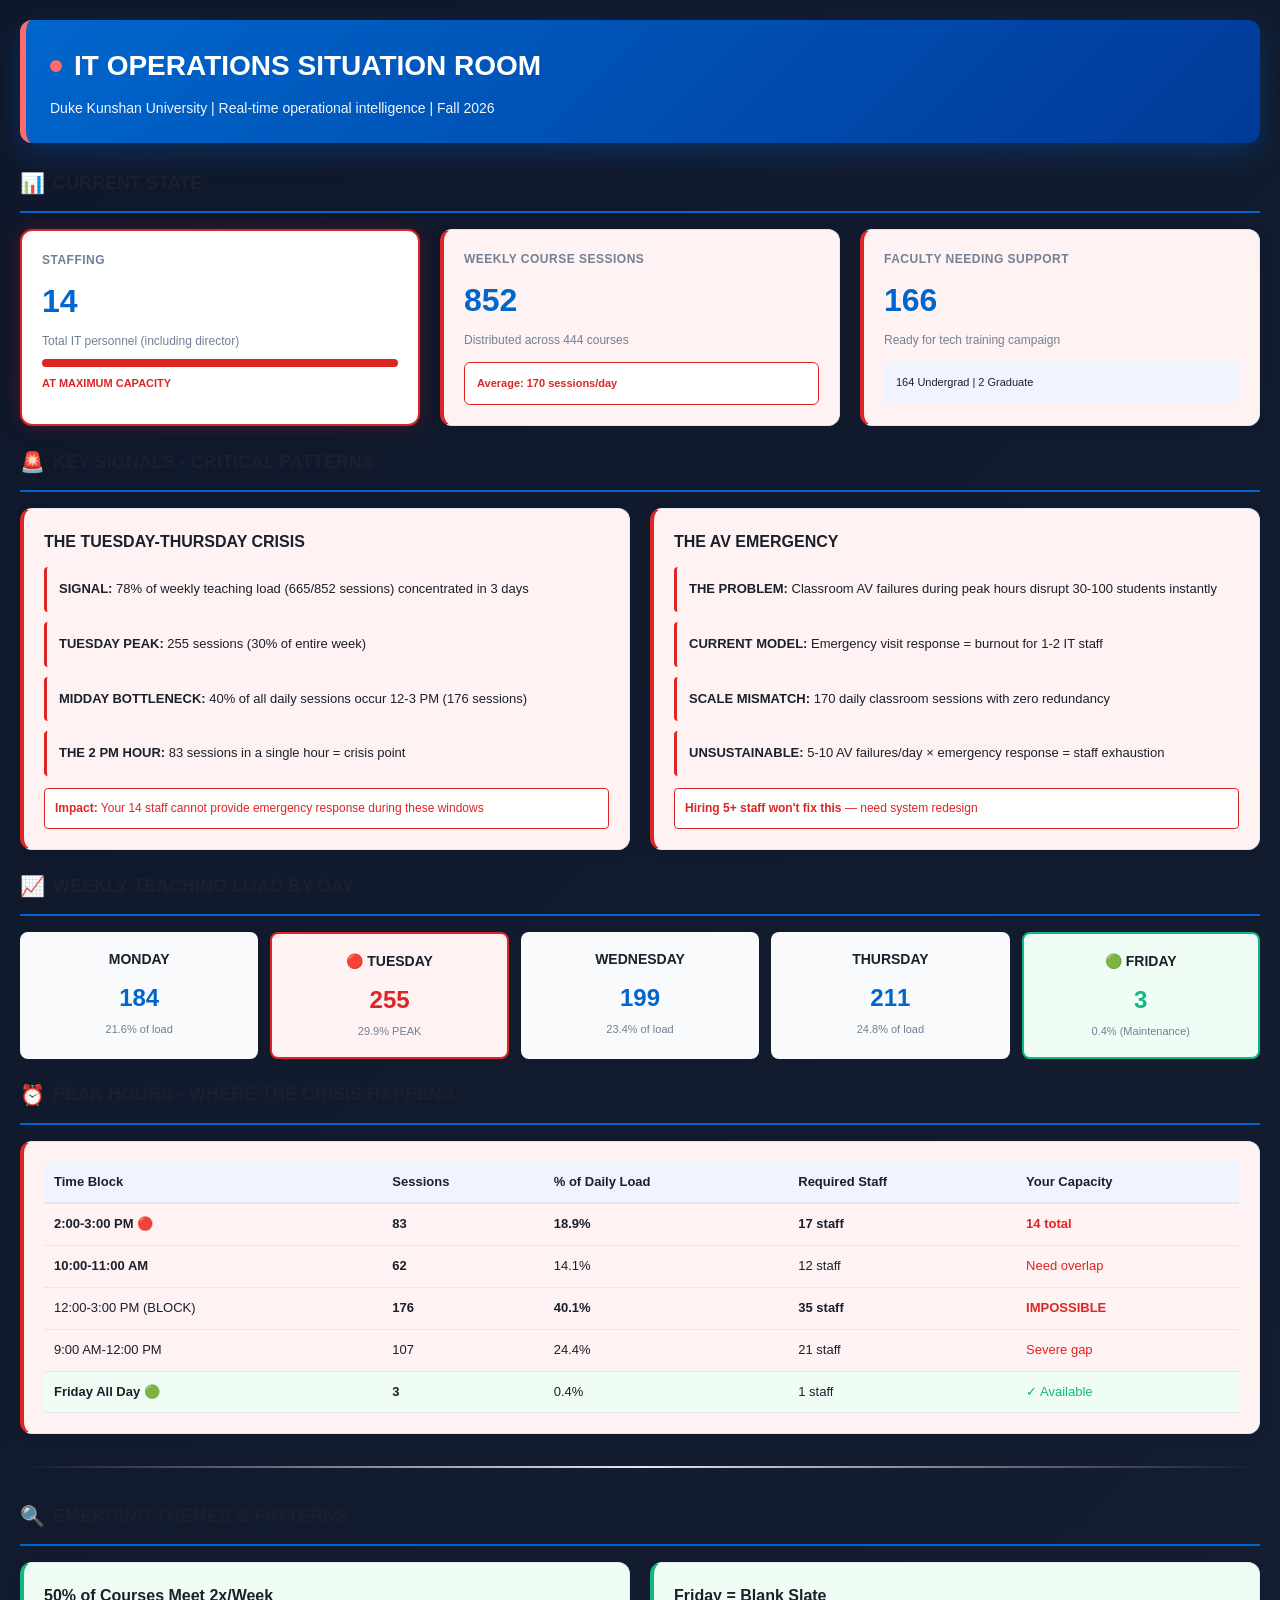
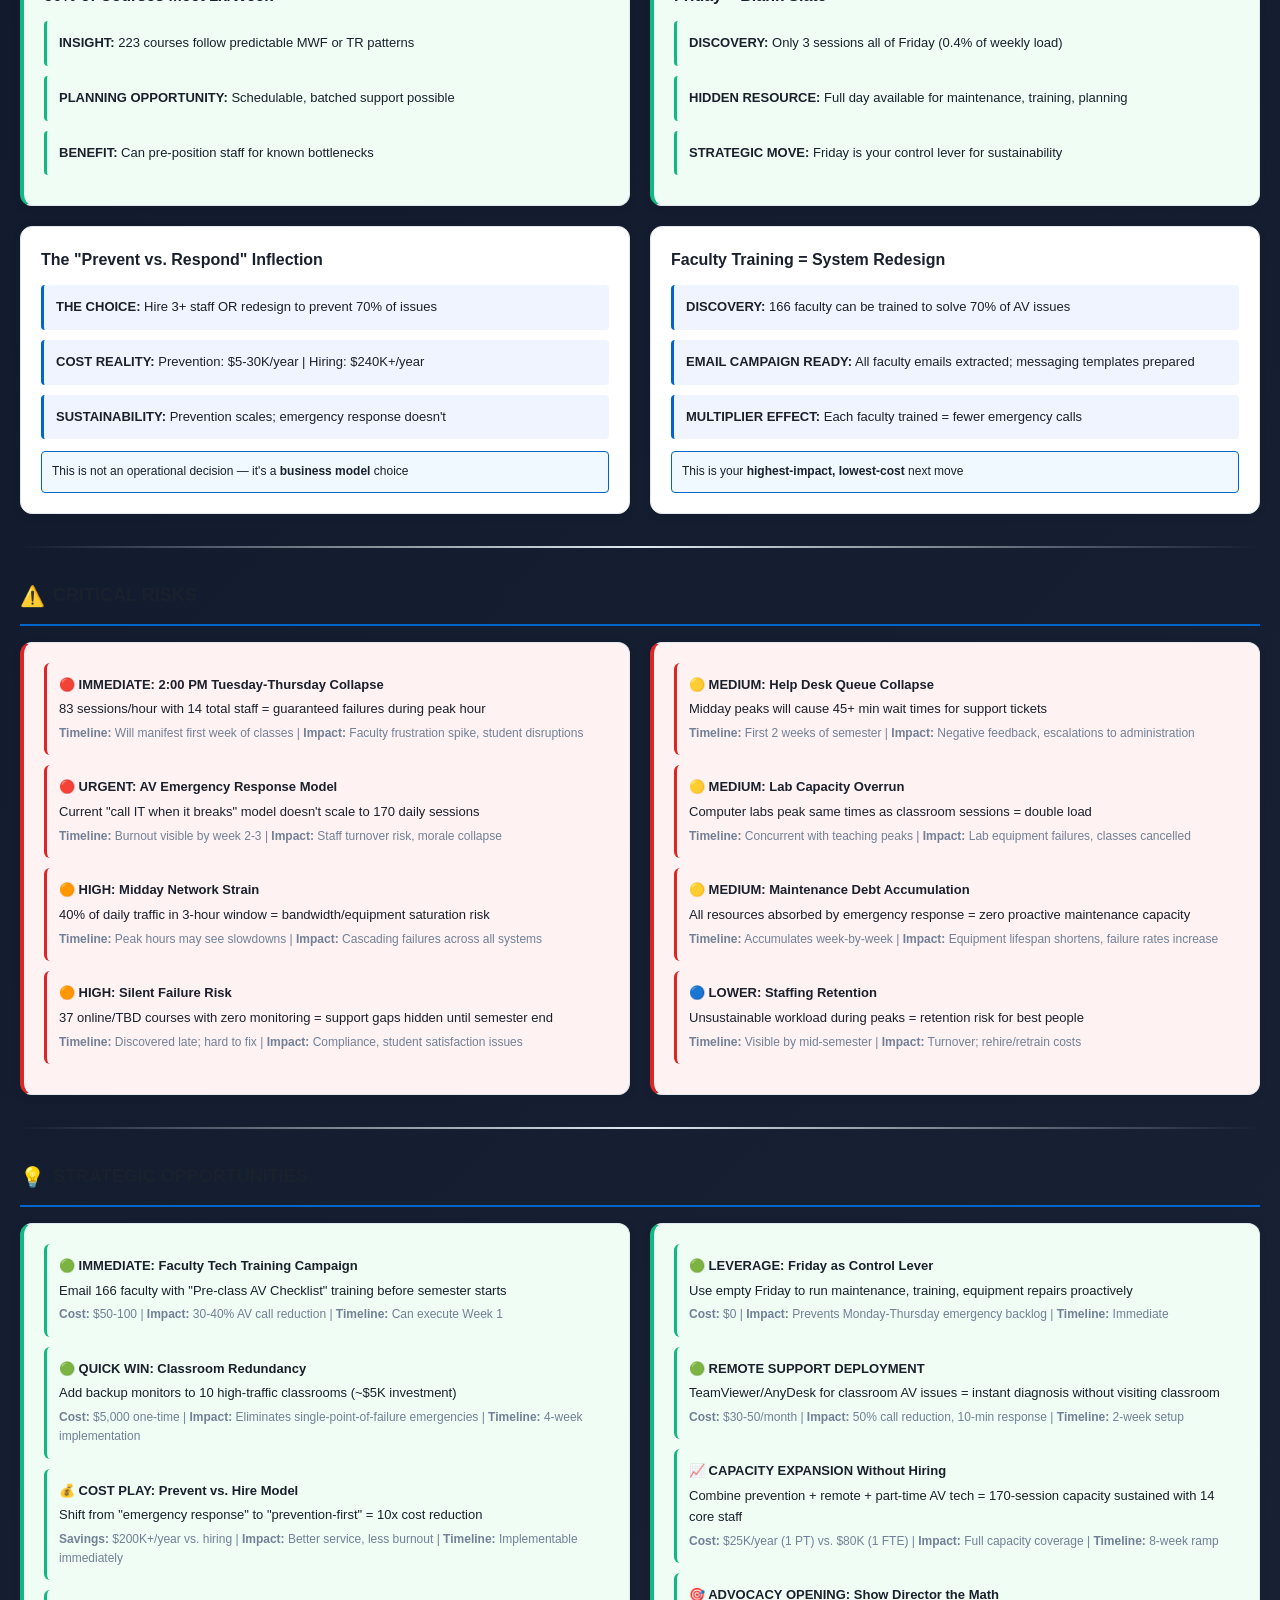
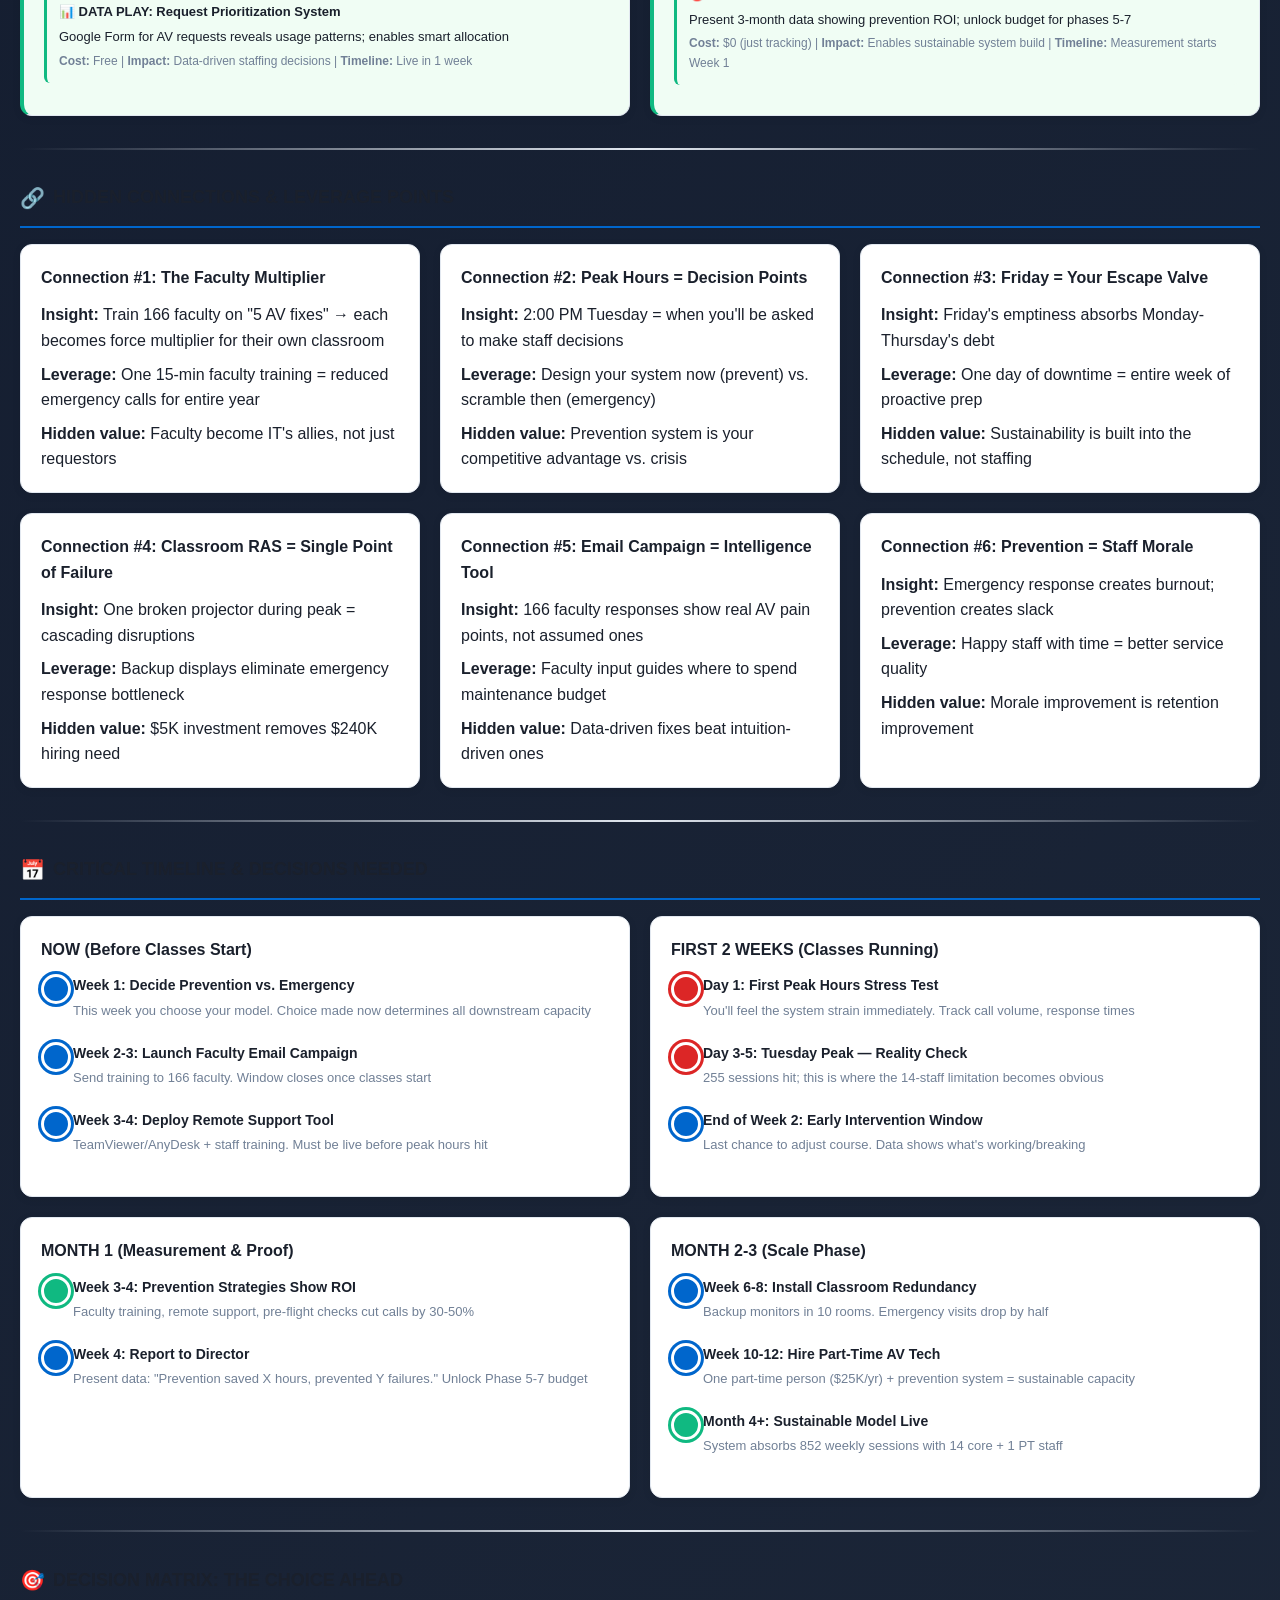
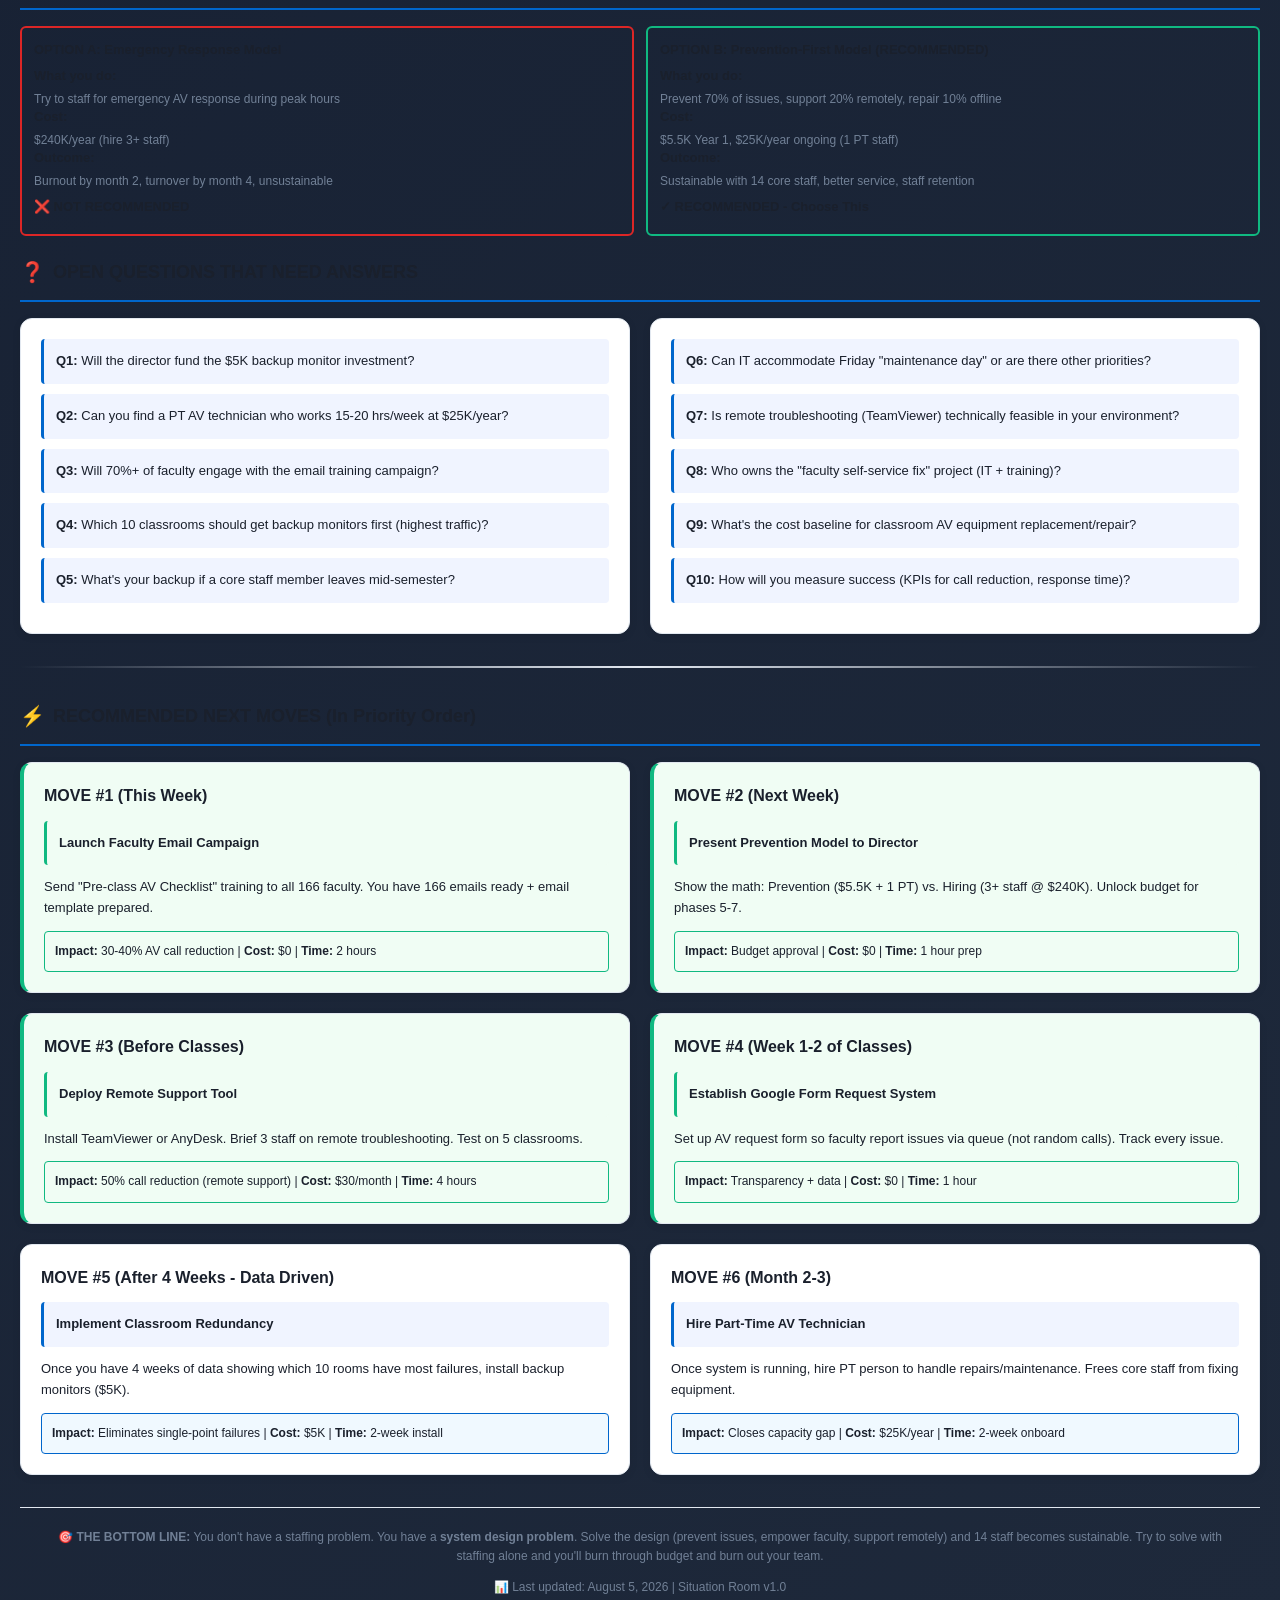
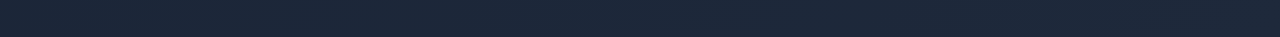
==== SITUATION_ROOM_DASHBOARD.html @ 18b1a08d "Add files via upload" ====
<!DOCTYPE html>
<html lang="en">
<head>
    <meta charset="UTF-8">
    <meta name="viewport" content="width=device-width, initial-scale=1.0">
    <title>IT Operations Situation Room - Duke Kunshan University</title>
    <style>
        * {
            margin: 0;
            padding: 0;
            box-sizing: border-box;
        }

        :root {
            --primary: #0066cc;
            --danger: #dc2626;
            --warning: #f59e0b;
            --success: #10b981;
            --dark: #1a202c;
            --light: #f8fafc;
            --border: #e2e8f0;
            --grid: #f0f4ff;
        }

        body {
            font-family: 'Segoe UI', Trebuchet MS, sans-serif;
            background: linear-gradient(135deg, #0f172a 0%, #1e293b 100%);
            color: #1a202c;
            line-height: 1.6;
            overflow-x: hidden;
        }

        .situation-room {
            max-width: 1800px;
            margin: 0 auto;
            padding: 20px;
        }

        .header {
            background: linear-gradient(135deg, #0066cc 0%, #003a99 100%);
            color: white;
            padding: 24px;
            border-radius: 12px;
            margin-bottom: 24px;
            box-shadow: 0 10px 30px rgba(0, 102, 204, 0.3);
            border-left: 6px solid #ff6b6b;
        }

        .header h1 {
            font-size: 28px;
            margin-bottom: 8px;
            display: flex;
            align-items: center;
            gap: 12px;
        }

        .status-indicator {
            display: inline-block;
            width: 12px;
            height: 12px;
            background: #ff6b6b;
            border-radius: 50%;
            animation: pulse 2s infinite;
        }

        @keyframes pulse {
            0%, 100% { opacity: 1; }
            50% { opacity: 0.5; }
        }

        .header p {
            font-size: 14px;
            opacity: 0.95;
        }

        .grid-2 {
            display: grid;
            grid-template-columns: repeat(auto-fit, minmax(500px, 1fr));
            gap: 20px;
            margin-bottom: 20px;
        }

        .grid-3 {
            display: grid;
            grid-template-columns: repeat(auto-fit, minmax(350px, 1fr));
            gap: 20px;
            margin-bottom: 20px;
        }

        .grid-5 {
            display: grid;
            grid-template-columns: repeat(5, 1fr);
            gap: 12px;
            margin-bottom: 20px;
        }

        .card {
            background: white;
            border-radius: 12px;
            padding: 20px;
            box-shadow: 0 2px 8px rgba(0, 0, 0, 0.08);
            border: 1px solid var(--border);
        }

        .card.alert {
            border-left: 4px solid var(--danger);
            background: #fef2f2;
        }

        .card.warning {
            border-left: 4px solid var(--warning);
            background: #fffbeb;
        }

        .card.success {
            border-left: 4px solid var(--success);
            background: #f0fdf4;
        }

        .card.critical {
            border: 2px solid var(--danger);
            background: white;
            box-shadow: 0 0 20px rgba(220, 38, 38, 0.2);
        }

        .card h2 {
            font-size: 16px;
            margin-bottom: 12px;
            color: var(--dark);
            display: flex;
            align-items: center;
            gap: 8px;
        }

        .metric-label {
            font-size: 12px;
            color: #718096;
            text-transform: uppercase;
            letter-spacing: 0.5px;
            margin-bottom: 6px;
            font-weight: 600;
        }

        .metric-value {
            font-size: 32px;
            font-weight: 700;
            color: var(--primary);
            margin-bottom: 4px;
        }

        .metric-detail {
            font-size: 12px;
            color: #718096;
        }

        .day-card {
            text-align: center;
            padding: 16px 12px;
            border-radius: 8px;
            background: var(--light);
        }

        .day-name {
            font-weight: 600;
            color: var(--dark);
            font-size: 14px;
            margin-bottom: 8px;
        }

        .day-sessions {
            font-size: 24px;
            font-weight: 700;
            color: var(--primary);
            margin-bottom: 4px;
        }

        .day-percent {
            font-size: 11px;
            color: #718096;
        }

        .day-card.peak {
            background: #fef2f2;
            border: 2px solid var(--danger);
        }

        .day-card.peak .day-sessions {
            color: var(--danger);
        }

        .day-card.maintenance {
            background: #f0fdf4;
            border: 2px solid var(--success);
        }

        .day-card.maintenance .day-sessions {
            color: var(--success);
        }

        .signal-item {
            padding: 12px;
            border-left: 3px solid var(--primary);
            background: var(--grid);
            border-radius: 4px;
            margin-bottom: 10px;
            font-size: 13px;
        }

        .signal-item strong {
            color: var(--dark);
        }

        .signal-item.critical {
            border-left-color: var(--danger);
            background: #fef2f2;
        }

        .signal-item.opportunity {
            border-left-color: var(--success);
            background: #f0fdf4;
        }

        .timeline {
            position: relative;
        }

        .timeline-item {
            padding-left: 32px;
            padding-bottom: 20px;
            position: relative;
        }

        .timeline-item::before {
            content: '';
            position: absolute;
            left: 0;
            top: 0;
            width: 24px;
            height: 24px;
            background: var(--primary);
            border-radius: 50%;
            border: 3px solid white;
            box-shadow: 0 0 0 3px var(--primary);
        }

        .timeline-item.completed::before {
            background: var(--success);
            box-shadow: 0 0 0 3px var(--success);
        }

        .timeline-item.at-risk::before {
            background: var(--danger);
            box-shadow: 0 0 0 3px var(--danger);
        }

        .timeline-label {
            font-weight: 600;
            font-size: 14px;
            color: var(--dark);
            margin-bottom: 4px;
        }

        .timeline-description {
            font-size: 13px;
            color: #718096;
        }

        .risk-item, .opportunity-item {
            padding: 12px;
            border-radius: 6px;
            margin-bottom: 10px;
            font-size: 13px;
        }

        .risk-item {
            background: #fef2f2;
            border-left: 3px solid var(--danger);
        }

        .opportunity-item {
            background: #f0fdf4;
            border-left: 3px solid var(--success);
        }

        .risk-title, .opportunity-title {
            font-weight: 600;
            margin-bottom: 4px;
        }

        .risk-impact, .opportunity-impact {
            font-size: 12px;
            color: #718096;
            margin-top: 4px;
        }

        .decision-matrix {
            display: grid;
            grid-template-columns: 1fr 1fr;
            gap: 12px;
            margin-bottom: 20px;
        }

        .decision-box {
            padding: 12px;
            border-radius: 6px;
            border: 1px solid var(--border);
        }

        .decision-box strong {
            display: block;
            font-size: 13px;
            color: var(--dark);
            margin-bottom: 6px;
        }

        .decision-box p {
            font-size: 12px;
            color: #718096;
            line-height: 1.4;
        }

        .capacity-bar {
            width: 100%;
            height: 8px;
            background: var(--border);
            border-radius: 4px;
            overflow: hidden;
            margin-top: 8px;
        }

        .capacity-fill {
            height: 100%;
            background: var(--danger);
            transition: width 0.3s;
        }

        .capacity-fill.warning {
            background: var(--warning);
        }

        .capacity-fill.good {
            background: var(--success);
        }

        .section-divider {
            height: 2px;
            background: linear-gradient(to right, transparent, var(--border), transparent);
            margin: 32px 0;
        }

        .section-title {
            font-size: 18px;
            font-weight: 700;
            color: var(--dark);
            margin-bottom: 16px;
            padding-bottom: 12px;
            border-bottom: 2px solid var(--primary);
            display: flex;
            align-items: center;
            gap: 8px;
        }

        .icon {
            font-size: 20px;
        }

        .badge {
            display: inline-block;
            padding: 4px 8px;
            border-radius: 4px;
            font-size: 11px;
            font-weight: 600;
            text-transform: uppercase;
            margin-left: 8px;
        }

        .badge.critical {
            background: #fee2e2;
            color: #991b1b;
        }

        .badge.immediate {
            background: #fef3c7;
            color: #92400e;
        }

        .badge.next {
            background: #e0e7ff;
            color: #3730a3;
        }

        .metric-grid {
            display: grid;
            grid-template-columns: 1fr 1fr;
            gap: 12px;
            margin-bottom: 16px;
        }

        .metric-small {
            padding: 12px;
            background: var(--grid);
            border-radius: 6px;
        }

        .metric-small .metric-label {
            font-size: 11px;
        }

        .metric-small .metric-value {
            font-size: 24px;
        }

        .footer {
            text-align: center;
            padding: 20px;
            color: #718096;
            font-size: 12px;
            border-top: 1px solid var(--border);
            margin-top: 32px;
        }

        .icon-alert { color: var(--danger); }
        .icon-warning { color: var(--warning); }
        .icon-success { color: var(--success); }
        .icon-info { color: var(--primary); }

        table {
            width: 100%;
            border-collapse: collapse;
            font-size: 13px;
        }

        th {
            background: var(--grid);
            padding: 10px;
            text-align: left;
            font-weight: 600;
            color: var(--dark);
            border-bottom: 2px solid var(--border);
        }

        td {
            padding: 10px;
            border-bottom: 1px solid var(--border);
        }

        tr:hover {
            background: var(--light);
        }
    </style>
</head>
<body>
    <div class="situation-room">
        <!-- HEADER -->
        <div class="header">
            <h1>
                <span class="status-indicator"></span>
                IT OPERATIONS SITUATION ROOM
            </h1>
            <p>Duke Kunshan University | Real-time operational intelligence | Fall 2026</p>
        </div>

        <!-- CURRENT STATE -->
        <div class="section-title">
            <span class="icon icon-info">📊</span> CURRENT STATE
        </div>

        <div class="grid-3">
            <div class="card critical">
                <div class="metric-label">Staffing</div>
                <div class="metric-value">14</div>
                <div class="metric-detail">Total IT personnel (including director)</div>
                <div class="capacity-bar">
                    <div class="capacity-fill" style="width: 100%;"></div>
                </div>
                <div style="font-size: 11px; color: var(--danger); margin-top: 8px; font-weight: 600;">AT MAXIMUM CAPACITY</div>
            </div>

            <div class="card alert">
                <div class="metric-label">Weekly Course Sessions</div>
                <div class="metric-value">852</div>
                <div class="metric-detail">Distributed across 444 courses</div>
                <div class="metric-small" style="margin-top: 12px; background: white; border: 1px solid var(--danger);">
                    <div style="font-size: 11px; color: var(--danger); font-weight: 600;">Average: 170 sessions/day</div>
                </div>
            </div>

            <div class="card alert">
                <div class="metric-label">Faculty Needing Support</div>
                <div class="metric-value">166</div>
                <div class="metric-detail">Ready for tech training campaign</div>
                <div class="metric-small" style="margin-top: 12px;">
                    <div style="font-size: 11px;">164 Undergrad | 2 Graduate</div>
                </div>
            </div>
        </div>

        <!-- KEY SIGNALS -->
        <div class="section-title">
            <span class="icon icon-alert">🚨</span> KEY SIGNALS - CRITICAL PATTERNS
        </div>

        <div class="grid-2">
            <div class="card alert">
                <h2>THE TUESDAY-THURSDAY CRISIS</h2>
                <div class="signal-item critical">
                    <strong>SIGNAL:</strong> 78% of weekly teaching load (665/852 sessions) concentrated in 3 days
                </div>
                <div class="signal-item critical">
                    <strong>TUESDAY PEAK:</strong> 255 sessions (30% of entire week)
                </div>
                <div class="signal-item critical">
                    <strong>MIDDAY BOTTLENECK:</strong> 40% of all daily sessions occur 12-3 PM (176 sessions)
                </div>
                <div class="signal-item critical">
                    <strong>THE 2 PM HOUR:</strong> 83 sessions in a single hour = crisis point
                </div>
                <div style="margin-top: 12px; padding: 10px; background: white; border: 1px solid var(--danger); border-radius: 4px; font-size: 12px; color: var(--danger);">
                    <strong>Impact:</strong> Your 14 staff cannot provide emergency response during these windows
                </div>
            </div>

            <div class="card alert">
                <h2>THE AV EMERGENCY</h2>
                <div class="signal-item critical">
                    <strong>THE PROBLEM:</strong> Classroom AV failures during peak hours disrupt 30-100 students instantly
                </div>
                <div class="signal-item critical">
                    <strong>CURRENT MODEL:</strong> Emergency visit response = burnout for 1-2 IT staff
                </div>
                <div class="signal-item critical">
                    <strong>SCALE MISMATCH:</strong> 170 daily classroom sessions with zero redundancy
                </div>
                <div class="signal-item critical">
                    <strong>UNSUSTAINABLE:</strong> 5-10 AV failures/day × emergency response = staff exhaustion
                </div>
                <div style="margin-top: 12px; padding: 10px; background: white; border: 1px solid var(--danger); border-radius: 4px; font-size: 12px; color: var(--danger);">
                    <strong>Hiring 5+ staff won't fix this</strong> — need system redesign
                </div>
            </div>
        </div>

        <!-- WEEKLY LOAD VISUALIZATION -->
        <div class="section-title">
            <span class="icon icon-warning">📈</span> WEEKLY TEACHING LOAD BY DAY
        </div>

        <div class="grid-5">
            <div class="day-card">
                <div class="day-name">MONDAY</div>
                <div class="day-sessions">184</div>
                <div class="day-percent">21.6% of load</div>
            </div>
            <div class="day-card peak">
                <div class="day-name">🔴 TUESDAY</div>
                <div class="day-sessions">255</div>
                <div class="day-percent">29.9% PEAK</div>
            </div>
            <div class="day-card">
                <div class="day-name">WEDNESDAY</div>
                <div class="day-sessions">199</div>
                <div class="day-percent">23.4% of load</div>
            </div>
            <div class="day-card">
                <div class="day-name">THURSDAY</div>
                <div class="day-sessions">211</div>
                <div class="day-percent">24.8% of load</div>
            </div>
            <div class="day-card maintenance">
                <div class="day-name">🟢 FRIDAY</div>
                <div class="day-sessions">3</div>
                <div class="day-percent">0.4% (Maintenance)</div>
            </div>
        </div>

        <!-- PEAK HOURS -->
        <div class="section-title">
            <span class="icon icon-alert">⏰</span> PEAK HOURS - WHERE THE CRISIS HAPPENS
        </div>

        <div class="card alert">
            <table>
                <thead>
                    <tr>
                        <th>Time Block</th>
                        <th>Sessions</th>
                        <th>% of Daily Load</th>
                        <th>Required Staff</th>
                        <th>Your Capacity</th>
                    </tr>
                </thead>
                <tbody>
                    <tr style="background: #fef2f2;">
                        <td><strong>2:00-3:00 PM 🔴</strong></td>
                        <td><strong>83</strong></td>
                        <td><strong>18.9%</strong></td>
                        <td><strong>17 staff</strong></td>
                        <td style="color: var(--danger);"><strong>14 total</strong></td>
                    </tr>
                    <tr>
                        <td><strong>10:00-11:00 AM</strong></td>
                        <td><strong>62</strong></td>
                        <td>14.1%</td>
                        <td>12 staff</td>
                        <td style="color: var(--danger);">Need overlap</td>
                    </tr>
                    <tr>
                        <td>12:00-3:00 PM (BLOCK)</td>
                        <td><strong>176</strong></td>
                        <td><strong>40.1%</strong></td>
                        <td><strong>35 staff</strong></td>
                        <td style="color: var(--danger);"><strong>IMPOSSIBLE</strong></td>
                    </tr>
                    <tr>
                        <td>9:00 AM-12:00 PM</td>
                        <td>107</td>
                        <td>24.4%</td>
                        <td>21 staff</td>
                        <td style="color: var(--danger);">Severe gap</td>
                    </tr>
                    <tr style="background: #f0fdf4;">
                        <td><strong>Friday All Day 🟢</strong></td>
                        <td><strong>3</strong></td>
                        <td>0.4%</td>
                        <td>1 staff</td>
                        <td style="color: var(--success);">✓ Available</td>
                    </tr>
                </tbody>
            </table>
        </div>

        <div class="section-divider"></div>

        <!-- EMERGING THEMES -->
        <div class="section-title">
            <span class="icon icon-info">🔍</span> EMERGING THEMES & PATTERNS
        </div>

        <div class="grid-2">
            <div class="card success">
                <h2>50% of Courses Meet 2x/Week</h2>
                <div class="signal-item opportunity">
                    <strong>INSIGHT:</strong> 223 courses follow predictable MWF or TR patterns
                </div>
                <div class="signal-item opportunity">
                    <strong>PLANNING OPPORTUNITY:</strong> Schedulable, batched support possible
                </div>
                <div class="signal-item opportunity">
                    <strong>BENEFIT:</strong> Can pre-position staff for known bottlenecks
                </div>
            </div>

            <div class="card success">
                <h2>Friday = Blank Slate</h2>
                <div class="signal-item opportunity">
                    <strong>DISCOVERY:</strong> Only 3 sessions all of Friday (0.4% of weekly load)
                </div>
                <div class="signal-item opportunity">
                    <strong>HIDDEN RESOURCE:</strong> Full day available for maintenance, training, planning
                </div>
                <div class="signal-item opportunity">
                    <strong>STRATEGIC MOVE:</strong> Friday is your control lever for sustainability
                </div>
            </div>

            <div class="card">
                <h2>The "Prevent vs. Respond" Inflection</h2>
                <div class="signal-item">
                    <strong>THE CHOICE:</strong> Hire 3+ staff OR redesign to prevent 70% of issues
                </div>
                <div class="signal-item">
                    <strong>COST REALITY:</strong> Prevention: $5-30K/year | Hiring: $240K+/year
                </div>
                <div class="signal-item">
                    <strong>SUSTAINABILITY:</strong> Prevention scales; emergency response doesn't
                </div>
                <div style="margin-top: 12px; padding: 10px; background: #f0f9ff; border: 1px solid var(--primary); border-radius: 4px; font-size: 12px;">
                    This is not an operational decision — it's a <strong>business model</strong> choice
                </div>
            </div>

            <div class="card">
                <h2>Faculty Training = System Redesign</h2>
                <div class="signal-item">
                    <strong>DISCOVERY:</strong> 166 faculty can be trained to solve 70% of AV issues
                </div>
                <div class="signal-item">
                    <strong>EMAIL CAMPAIGN READY:</strong> All faculty emails extracted; messaging templates prepared
                </div>
                <div class="signal-item">
                    <strong>MULTIPLIER EFFECT:</strong> Each faculty trained = fewer emergency calls
                </div>
                <div style="margin-top: 12px; padding: 10px; background: #f0f9ff; border: 1px solid var(--primary); border-radius: 4px; font-size: 12px;">
                    This is your <strong>highest-impact, lowest-cost</strong> next move
                </div>
            </div>
        </div>

        <div class="section-divider"></div>

        <!-- RISKS -->
        <div class="section-title">
            <span class="icon icon-alert">⚠️</span> CRITICAL RISKS
        </div>

        <div class="grid-2">
            <div class="card alert">
                <div class="risk-item">
                    <div class="risk-title">🔴 IMMEDIATE: 2:00 PM Tuesday-Thursday Collapse</div>
                    <p>83 sessions/hour with 14 total staff = guaranteed failures during peak hour</p>
                    <div class="risk-impact"><strong>Timeline:</strong> Will manifest first week of classes | <strong>Impact:</strong> Faculty frustration spike, student disruptions</div>
                </div>

                <div class="risk-item">
                    <div class="risk-title">🔴 URGENT: AV Emergency Response Model</div>
                    <p>Current "call IT when it breaks" model doesn't scale to 170 daily sessions</p>
                    <div class="risk-impact"><strong>Timeline:</strong> Burnout visible by week 2-3 | <strong>Impact:</strong> Staff turnover risk, morale collapse</div>
                </div>

                <div class="risk-item">
                    <div class="risk-title">🟠 HIGH: Midday Network Strain</div>
                    <p>40% of daily traffic in 3-hour window = bandwidth/equipment saturation risk</p>
                    <div class="risk-impact"><strong>Timeline:</strong> Peak hours may see slowdowns | <strong>Impact:</strong> Cascading failures across all systems</div>
                </div>

                <div class="risk-item">
                    <div class="risk-title">🟠 HIGH: Silent Failure Risk</div>
                    <p>37 online/TBD courses with zero monitoring = support gaps hidden until semester end</p>
                    <div class="risk-impact"><strong>Timeline:</strong> Discovered late; hard to fix | <strong>Impact:</strong> Compliance, student satisfaction issues</div>
                </div>
            </div>

            <div class="card alert">
                <div class="risk-item">
                    <div class="risk-title">🟡 MEDIUM: Help Desk Queue Collapse</div>
                    <p>Midday peaks will cause 45+ min wait times for support tickets</p>
                    <div class="risk-impact"><strong>Timeline:</strong> First 2 weeks of semester | <strong>Impact:</strong> Negative feedback, escalations to administration</div>
                </div>

                <div class="risk-item">
                    <div class="risk-title">🟡 MEDIUM: Lab Capacity Overrun</div>
                    <p>Computer labs peak same times as classroom sessions = double load</p>
                    <div class="risk-impact"><strong>Timeline:</strong> Concurrent with teaching peaks | <strong>Impact:</strong> Lab equipment failures, classes cancelled</div>
                </div>

                <div class="risk-item">
                    <div class="risk-title">🟡 MEDIUM: Maintenance Debt Accumulation</div>
                    <p>All resources absorbed by emergency response = zero proactive maintenance capacity</p>
                    <div class="risk-impact"><strong>Timeline:</strong> Accumulates week-by-week | <strong>Impact:</strong> Equipment lifespan shortens, failure rates increase</div>
                </div>

                <div class="risk-item">
                    <div class="risk-title">🔵 LOWER: Staffing Retention</div>
                    <p>Unsustainable workload during peaks = retention risk for best people</p>
                    <div class="risk-impact"><strong>Timeline:</strong> Visible by mid-semester | <strong>Impact:</strong> Turnover; rehire/retrain costs</div>
                </div>
            </div>
        </div>

        <div class="section-divider"></div>

        <!-- OPPORTUNITIES -->
        <div class="section-title">
            <span class="icon icon-success">💡</span> STRATEGIC OPPORTUNITIES
        </div>

        <div class="grid-2">
            <div class="card success">
                <div class="opportunity-item">
                    <div class="opportunity-title">🟢 IMMEDIATE: Faculty Tech Training Campaign</div>
                    <p>Email 166 faculty with "Pre-class AV Checklist" training before semester starts</p>
                    <div class="opportunity-impact"><strong>Cost:</strong> $50-100 | <strong>Impact:</strong> 30-40% AV call reduction | <strong>Timeline:</strong> Can execute Week 1</div>
                </div>

                <div class="opportunity-item">
                    <div class="opportunity-title">🟢 QUICK WIN: Classroom Redundancy</div>
                    <p>Add backup monitors to 10 high-traffic classrooms (~$5K investment)</p>
                    <div class="opportunity-impact"><strong>Cost:</strong> $5,000 one-time | <strong>Impact:</strong> Eliminates single-point-of-failure emergencies | <strong>Timeline:</strong> 4-week implementation</div>
                </div>

                <div class="opportunity-item">
                    <div class="opportunity-title">💰 COST PLAY: Prevent vs. Hire Model</div>
                    <p>Shift from "emergency response" to "prevention-first" = 10x cost reduction</p>
                    <div class="opportunity-impact"><strong>Savings:</strong> $200K+/year vs. hiring | <strong>Impact:</strong> Better service, less burnout | <strong>Timeline:</strong> Implementable immediately</div>
                </div>

                <div class="opportunity-item">
                    <div class="opportunity-title">📊 DATA PLAY: Request Prioritization System</div>
                    <p>Google Form for AV requests reveals usage patterns; enables smart allocation</p>
                    <div class="opportunity-impact"><strong>Cost:</strong> Free | <strong>Impact:</strong> Data-driven staffing decisions | <strong>Timeline:</strong> Live in 1 week</div>
                </div>
            </div>

            <div class="card success">
                <div class="opportunity-item">
                    <div class="opportunity-title">🟢 LEVERAGE: Friday as Control Lever</div>
                    <p>Use empty Friday to run maintenance, training, equipment repairs proactively</p>
                    <div class="opportunity-impact"><strong>Cost:</strong> $0 | <strong>Impact:</strong> Prevents Monday-Thursday emergency backlog | <strong>Timeline:</strong> Immediate</div>
                </div>

                <div class="opportunity-item">
                    <div class="opportunity-title">🟢 REMOTE SUPPORT DEPLOYMENT</div>
                    <p>TeamViewer/AnyDesk for classroom AV issues = instant diagnosis without visiting classroom</p>
                    <div class="opportunity-impact"><strong>Cost:</strong> $30-50/month | <strong>Impact:</strong> 50% call reduction, 10-min response | <strong>Timeline:</strong> 2-week setup</div>
                </div>

                <div class="opportunity-item">
                    <div class="opportunity-title">📈 CAPACITY EXPANSION Without Hiring</div>
                    <p>Combine prevention + remote + part-time AV tech = 170-session capacity sustained with 14 core staff</p>
                    <div class="opportunity-impact"><strong>Cost:</strong> $25K/year (1 PT) vs. $80K (1 FTE) | <strong>Impact:</strong> Full capacity coverage | <strong>Timeline:</strong> 8-week ramp</div>
                </div>

                <div class="opportunity-item">
                    <div class="opportunity-title">🎯 ADVOCACY OPENING: Show Director the Math</div>
                    <p>Present 3-month data showing prevention ROI; unlock budget for phases 5-7</p>
                    <div class="opportunity-impact"><strong>Cost:</strong> $0 (just tracking) | <strong>Impact:</strong> Enables sustainable system build | <strong>Timeline:</strong> Measurement starts Week 1</div>
                </div>
            </div>
        </div>

        <div class="section-divider"></div>

        <!-- HIDDEN CONNECTIONS -->
        <div class="section-title">
            <span class="icon icon-info">🔗</span> HIDDEN CONNECTIONS & LEVERAGE POINTS
        </div>

        <div class="grid-3">
            <div class="card">
                <h2>Connection #1: The Faculty Multiplier</h2>
                <p><strong>Insight:</strong> Train 166 faculty on "5 AV fixes" → each becomes force multiplier for their own classroom</p>
                <p style="margin-top: 8px;"><strong>Leverage:</strong> One 15-min faculty training = reduced emergency calls for entire year</p>
                <p style="margin-top: 8px;"><strong>Hidden value:</strong> Faculty become IT's allies, not just requestors</p>
            </div>

            <div class="card">
                <h2>Connection #2: Peak Hours = Decision Points</h2>
                <p><strong>Insight:</strong> 2:00 PM Tuesday = when you'll be asked to make staff decisions</p>
                <p style="margin-top: 8px;"><strong>Leverage:</strong> Design your system now (prevent) vs. scramble then (emergency)</p>
                <p style="margin-top: 8px;"><strong>Hidden value:</strong> Prevention system is your competitive advantage vs. crisis</p>
            </div>

            <div class="card">
                <h2>Connection #3: Friday = Your Escape Valve</h2>
                <p><strong>Insight:</strong> Friday's emptiness absorbs Monday-Thursday's debt</p>
                <p style="margin-top: 8px;"><strong>Leverage:</strong> One day of downtime = entire week of proactive prep</p>
                <p style="margin-top: 8px;"><strong>Hidden value:</strong> Sustainability is built into the schedule, not staffing</p>
            </div>

            <div class="card">
                <h2>Connection #4: Classroom RAS = Single Point of Failure</h2>
                <p><strong>Insight:</strong> One broken projector during peak = cascading disruptions</p>
                <p style="margin-top: 8px;"><strong>Leverage:</strong> Backup displays eliminate emergency response bottleneck</p>
                <p style="margin-top: 8px;"><strong>Hidden value:</strong> $5K investment removes $240K hiring need</p>
            </div>

            <div class="card">
                <h2>Connection #5: Email Campaign = Intelligence Tool</h2>
                <p><strong>Insight:</strong> 166 faculty responses show real AV pain points, not assumed ones</p>
                <p style="margin-top: 8px;"><strong>Leverage:</strong> Faculty input guides where to spend maintenance budget</p>
                <p style="margin-top: 8px;"><strong>Hidden value:</strong> Data-driven fixes beat intuition-driven ones</p>
            </div>

            <div class="card">
                <h2>Connection #6: Prevention = Staff Morale</h2>
                <p><strong>Insight:</strong> Emergency response creates burnout; prevention creates slack</p>
                <p style="margin-top: 8px;"><strong>Leverage:</strong> Happy staff with time = better service quality</p>
                <p style="margin-top: 8px;"><strong>Hidden value:</strong> Morale improvement is retention improvement</p>
            </div>
        </div>

        <div class="section-divider"></div>

        <!-- TIMELINE & CRITICAL DECISIONS -->
        <div class="section-title">
            <span class="icon icon-warning">📅</span> CRITICAL TIMELINE & DECISIONS NEEDED
        </div>

        <div class="grid-2">
            <div class="card">
                <h2>NOW (Before Classes Start)</h2>
                <div class="timeline">
                    <div class="timeline-item">
                        <div class="timeline-label">Week 1: Decide Prevention vs. Emergency</div>
                        <div class="timeline-description">This week you choose your model. Choice made now determines all downstream capacity</div>
                    </div>
                    <div class="timeline-item">
                        <div class="timeline-label">Week 2-3: Launch Faculty Email Campaign</div>
                        <div class="timeline-description">Send training to 166 faculty. Window closes once classes start</div>
                    </div>
                    <div class="timeline-item">
                        <div class="timeline-label">Week 3-4: Deploy Remote Support Tool</div>
                        <div class="timeline-description">TeamViewer/AnyDesk + staff training. Must be live before peak hours hit</div>
                    </div>
                </div>
            </div>

            <div class="card">
                <h2>FIRST 2 WEEKS (Classes Running)</h2>
                <div class="timeline">
                    <div class="timeline-item at-risk">
                        <div class="timeline-label">Day 1: First Peak Hours Stress Test</div>
                        <div class="timeline-description">You'll feel the system strain immediately. Track call volume, response times</div>
                    </div>
                    <div class="timeline-item at-risk">
                        <div class="timeline-label">Day 3-5: Tuesday Peak — Reality Check</div>
                        <div class="timeline-description">255 sessions hit; this is where the 14-staff limitation becomes obvious</div>
                    </div>
                    <div class="timeline-item">
                        <div class="timeline-label">End of Week 2: Early Intervention Window</div>
                        <div class="timeline-description">Last chance to adjust course. Data shows what's working/breaking</div>
                    </div>
                </div>
            </div>

            <div class="card">
                <h2>MONTH 1 (Measurement & Proof)</h2>
                <div class="timeline">
                    <div class="timeline-item completed">
                        <div class="timeline-label">Week 3-4: Prevention Strategies Show ROI</div>
                        <div class="timeline-description">Faculty training, remote support, pre-flight checks cut calls by 30-50%</div>
                    </div>
                    <div class="timeline-item">
                        <div class="timeline-label">Week 4: Report to Director</div>
                        <div class="timeline-description">Present data: "Prevention saved X hours, prevented Y failures." Unlock Phase 5-7 budget</div>
                    </div>
                </div>
            </div>

            <div class="card">
                <h2>MONTH 2-3 (Scale Phase)</h2>
                <div class="timeline">
                    <div class="timeline-item">
                        <div class="timeline-label">Week 6-8: Install Classroom Redundancy</div>
                        <div class="timeline-description">Backup monitors in 10 rooms. Emergency visits drop by half</div>
                    </div>
                    <div class="timeline-item">
                        <div class="timeline-label">Week 10-12: Hire Part-Time AV Tech</div>
                        <div class="timeline-description">One part-time person ($25K/yr) + prevention system = sustainable capacity</div>
                    </div>
                    <div class="timeline-item completed">
                        <div class="timeline-label">Month 4+: Sustainable Model Live</div>
                        <div class="timeline-description">System absorbs 852 weekly sessions with 14 core + 1 PT staff</div>
                    </div>
                </div>
            </div>
        </div>

        <div class="section-divider"></div>

        <!-- DECISION MATRIX -->
        <div class="section-title">
            <span class="icon icon-warning">🎯</span> DECISION MATRIX: THE CHOICE AHEAD
        </div>

        <div class="decision-matrix">
            <div class="decision-box" style="border: 2px solid var(--danger);">
                <strong>OPTION A: Emergency Response Model</strong>
                <p><strong>What you do:</strong> Try to staff for emergency AV response during peak hours</p>
                <p><strong>Cost:</strong> $240K/year (hire 3+ staff)</p>
                <p><strong>Outcome:</strong> Burnout by month 2, turnover by month 4, unsustainable</p>
                <p style="color: var(--danger); margin-top: 8px;"><strong>❌ NOT RECOMMENDED</strong></p>
            </div>

            <div class="decision-box" style="border: 2px solid var(--success);">
                <strong>OPTION B: Prevention-First Model (RECOMMENDED)</strong>
                <p><strong>What you do:</strong> Prevent 70% of issues, support 20% remotely, repair 10% offline</p>
                <p><strong>Cost:</strong> $5.5K Year 1, $25K/year ongoing (1 PT staff)</p>
                <p><strong>Outcome:</strong> Sustainable with 14 core staff, better service, staff retention</p>
                <p style="color: var(--success); margin-top: 8px;"><strong>✓ RECOMMENDED - Choose This</strong></p>
            </div>
        </div>

        <!-- OPEN QUESTIONS -->
        <div class="section-title">
            <span class="icon icon-info">❓</span> OPEN QUESTIONS THAT NEED ANSWERS
        </div>

        <div class="grid-2">
            <div class="card">
                <div class="signal-item">
                    <strong>Q1:</strong> Will the director fund the $5K backup monitor investment?
                </div>
                <div class="signal-item">
                    <strong>Q2:</strong> Can you find a PT AV technician who works 15-20 hrs/week at $25K/year?
                </div>
                <div class="signal-item">
                    <strong>Q3:</strong> Will 70%+ of faculty engage with the email training campaign?
                </div>
                <div class="signal-item">
                    <strong>Q4:</strong> Which 10 classrooms should get backup monitors first (highest traffic)?
                </div>
                <div class="signal-item">
                    <strong>Q5:</strong> What's your backup if a core staff member leaves mid-semester?
                </div>
            </div>

            <div class="card">
                <div class="signal-item">
                    <strong>Q6:</strong> Can IT accommodate Friday "maintenance day" or are there other priorities?
                </div>
                <div class="signal-item">
                    <strong>Q7:</strong> Is remote troubleshooting (TeamViewer) technically feasible in your environment?
                </div>
                <div class="signal-item">
                    <strong>Q8:</strong> Who owns the "faculty self-service fix" project (IT + training)?
                </div>
                <div class="signal-item">
                    <strong>Q9:</strong> What's the cost baseline for classroom AV equipment replacement/repair?
                </div>
                <div class="signal-item">
                    <strong>Q10:</strong> How will you measure success (KPIs for call reduction, response time)?
                </div>
            </div>
        </div>

        <div class="section-divider"></div>

        <!-- RECOMMENDED NEXT MOVES -->
        <div class="section-title">
            <span class="icon icon-success">⚡</span> RECOMMENDED NEXT MOVES (In Priority Order)
        </div>

        <div class="grid-2">
            <div class="card success">
                <h2>MOVE #1 (This Week)</h2>
                <div class="signal-item opportunity" style="margin-bottom: 12px;">
                    <strong>Launch Faculty Email Campaign</strong>
                </div>
                <p style="font-size: 13px; margin-bottom: 12px;">Send "Pre-class AV Checklist" training to all 166 faculty. You have 166 emails ready + email template prepared.</p>
                <div style="padding: 10px; background: #f0fdf4; border: 1px solid var(--success); border-radius: 4px; font-size: 12px;">
                    <strong>Impact:</strong> 30-40% AV call reduction | <strong>Cost:</strong> $0 | <strong>Time:</strong> 2 hours
                </div>
            </div>

            <div class="card success">
                <h2>MOVE #2 (Next Week)</h2>
                <div class="signal-item opportunity" style="margin-bottom: 12px;">
                    <strong>Present Prevention Model to Director</strong>
                </div>
                <p style="font-size: 13px; margin-bottom: 12px;">Show the math: Prevention ($5.5K + 1 PT) vs. Hiring (3+ staff @ $240K). Unlock budget for phases 5-7.</p>
                <div style="padding: 10px; background: #f0fdf4; border: 1px solid var(--success); border-radius: 4px; font-size: 12px;">
                    <strong>Impact:</strong> Budget approval | <strong>Cost:</strong> $0 | <strong>Time:</strong> 1 hour prep
                </div>
            </div>

            <div class="card success">
                <h2>MOVE #3 (Before Classes)</h2>
                <div class="signal-item opportunity" style="margin-bottom: 12px;">
                    <strong>Deploy Remote Support Tool</strong>
                </div>
                <p style="font-size: 13px; margin-bottom: 12px;">Install TeamViewer or AnyDesk. Brief 3 staff on remote troubleshooting. Test on 5 classrooms.</p>
                <div style="padding: 10px; background: #f0fdf4; border: 1px solid var(--success); border-radius: 4px; font-size: 12px;">
                    <strong>Impact:</strong> 50% call reduction (remote support) | <strong>Cost:</strong> $30/month | <strong>Time:</strong> 4 hours
                </div>
            </div>

            <div class="card success">
                <h2>MOVE #4 (Week 1-2 of Classes)</h2>
                <div class="signal-item opportunity" style="margin-bottom: 12px;">
                    <strong>Establish Google Form Request System</strong>
                </div>
                <p style="font-size: 13px; margin-bottom: 12px;">Set up AV request form so faculty report issues via queue (not random calls). Track every issue.</p>
                <div style="padding: 10px; background: #f0fdf4; border: 1px solid var(--success); border-radius: 4px; font-size: 12px;">
                    <strong>Impact:</strong> Transparency + data | <strong>Cost:</strong> $0 | <strong>Time:</strong> 1 hour
                </div>
            </div>

            <div class="card">
                <h2>MOVE #5 (After 4 Weeks - Data Driven)</h2>
                <div class="signal-item" style="margin-bottom: 12px; border-left-color: var(--primary);">
                    <strong>Implement Classroom Redundancy</strong>
                </div>
                <p style="font-size: 13px; margin-bottom: 12px;">Once you have 4 weeks of data showing which 10 rooms have most failures, install backup monitors ($5K).</p>
                <div style="padding: 10px; background: #f0f9ff; border: 1px solid var(--primary); border-radius: 4px; font-size: 12px;">
                    <strong>Impact:</strong> Eliminates single-point failures | <strong>Cost:</strong> $5K | <strong>Time:</strong> 2-week install
                </div>
            </div>

            <div class="card">
                <h2>MOVE #6 (Month 2-3)</h2>
                <div class="signal-item" style="margin-bottom: 12px; border-left-color: var(--primary);">
                    <strong>Hire Part-Time AV Technician</strong>
                </div>
                <p style="font-size: 13px; margin-bottom: 12px;">Once system is running, hire PT person to handle repairs/maintenance. Frees core staff from fixing equipment.</p>
                <div style="padding: 10px; background: #f0f9ff; border: 1px solid var(--primary); border-radius: 4px; font-size: 12px;">
                    <strong>Impact:</strong> Closes capacity gap | <strong>Cost:</strong> $25K/year | <strong>Time:</strong> 2-week onboard
                </div>
            </div>
        </div>

        <div class="footer">
            <p>🎯 <strong>THE BOTTOM LINE:</strong> You don't have a staffing problem. You have a <strong>system design problem</strong>.
            Solve the design (prevent issues, empower faculty, support remotely) and 14 staff becomes sustainable.
            Try to solve with staffing alone and you'll burn through budget and burn out your team.</p>
            <p style="margin-top: 12px;">📊 Last updated: August 5, 2026 | Situation Room v1.0</p>
        </div>
    </div>
</body>
</html>
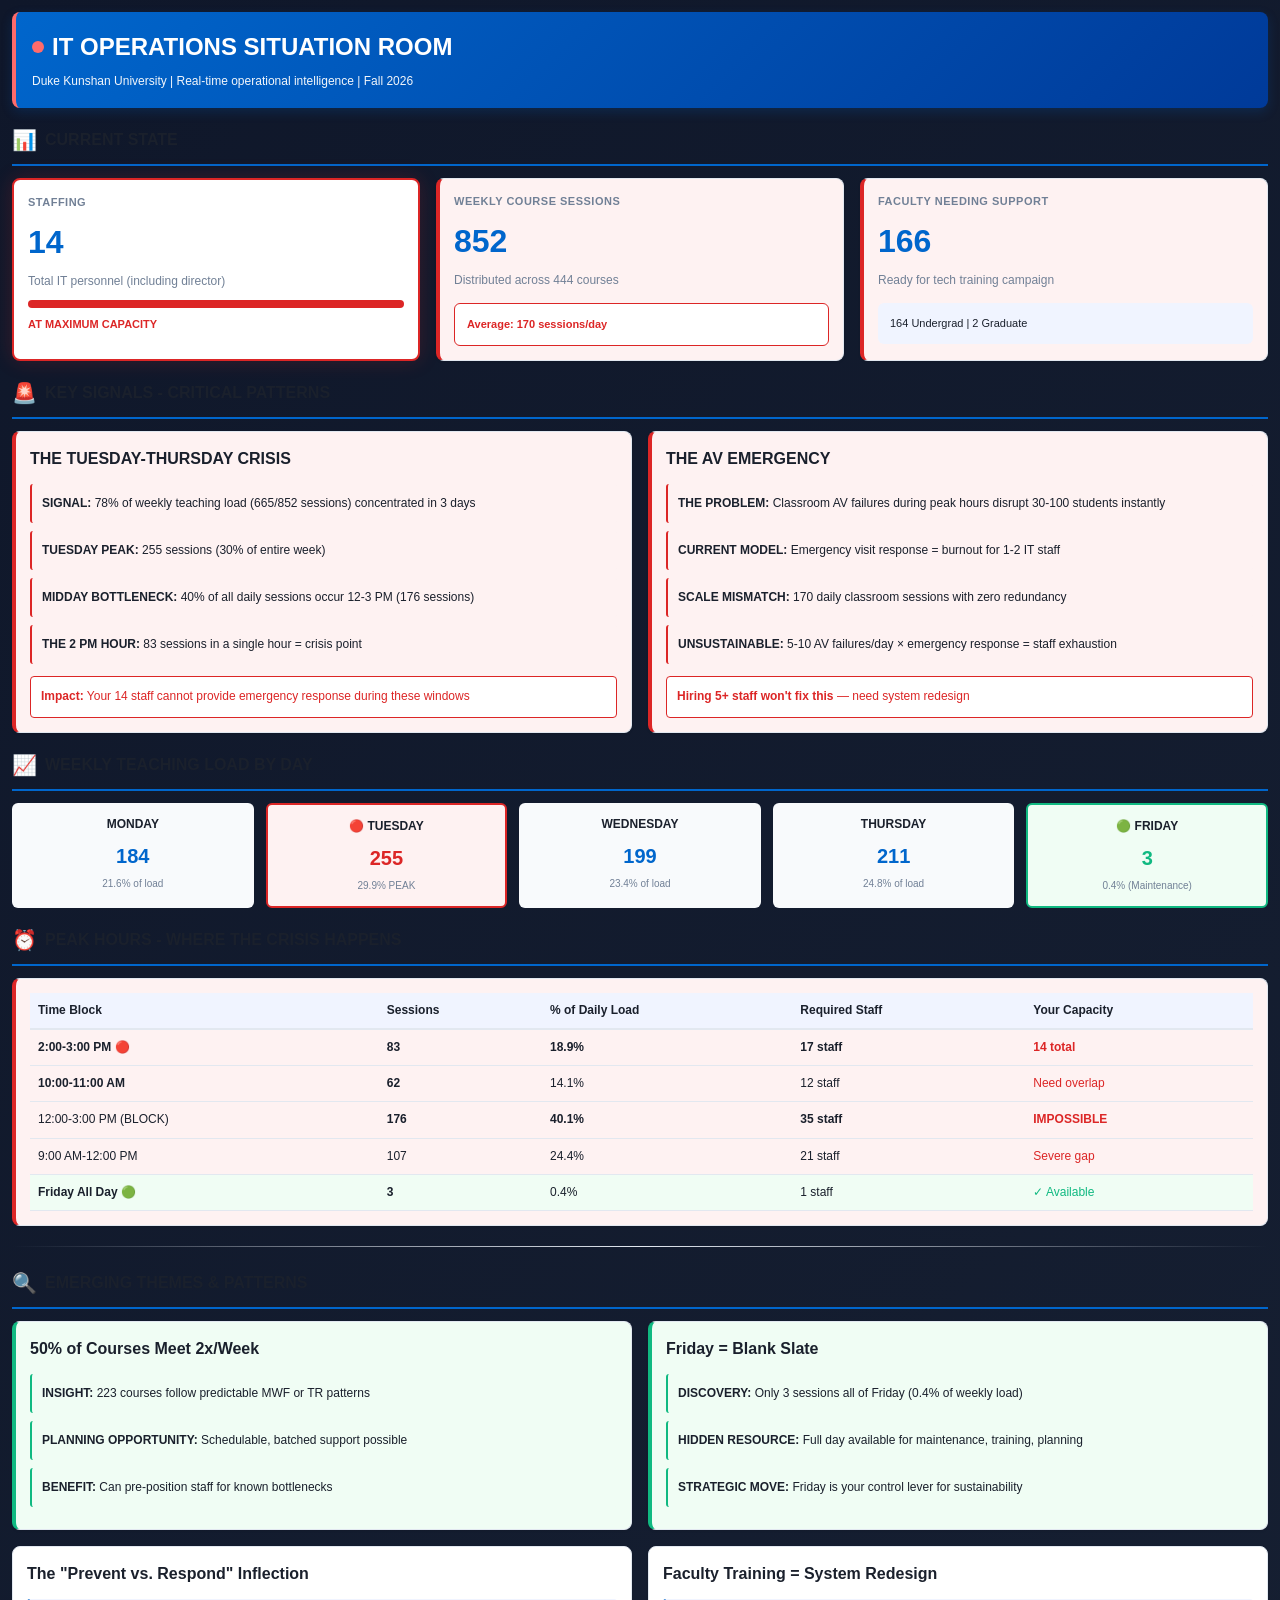
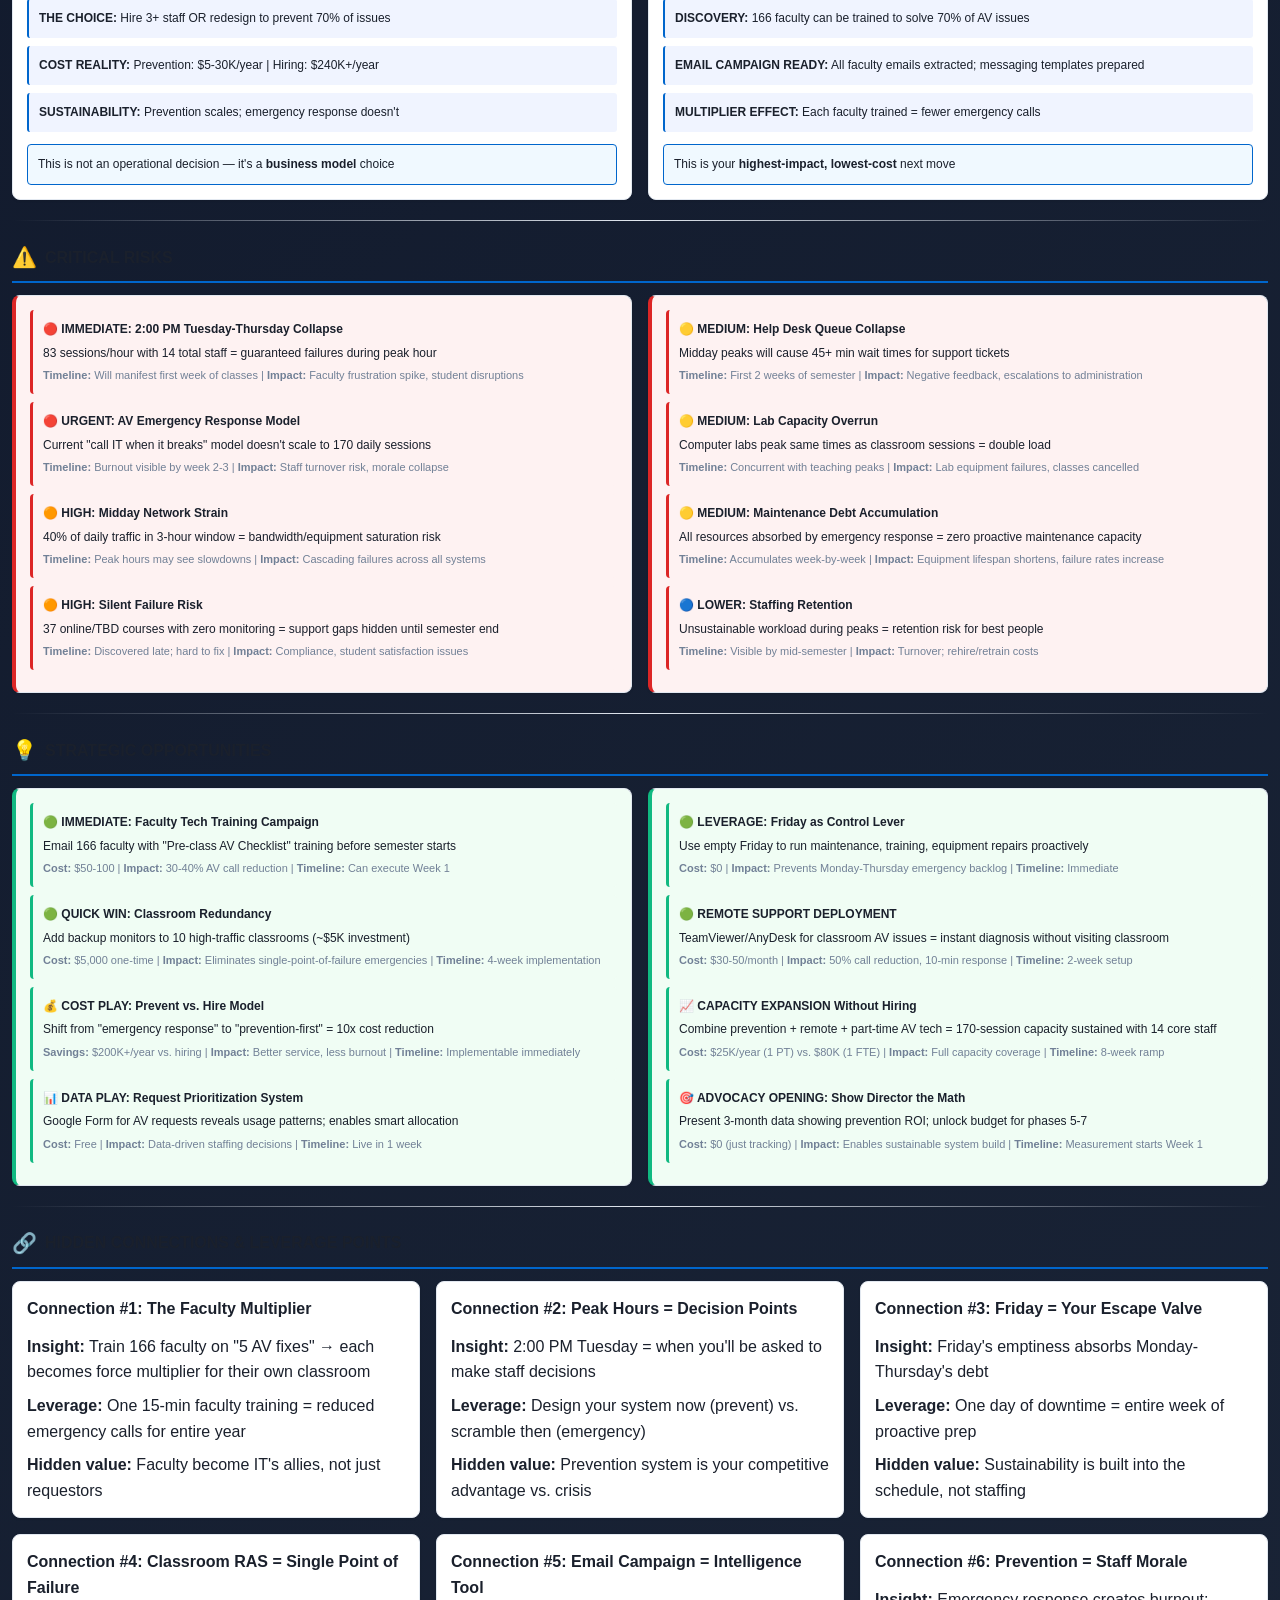
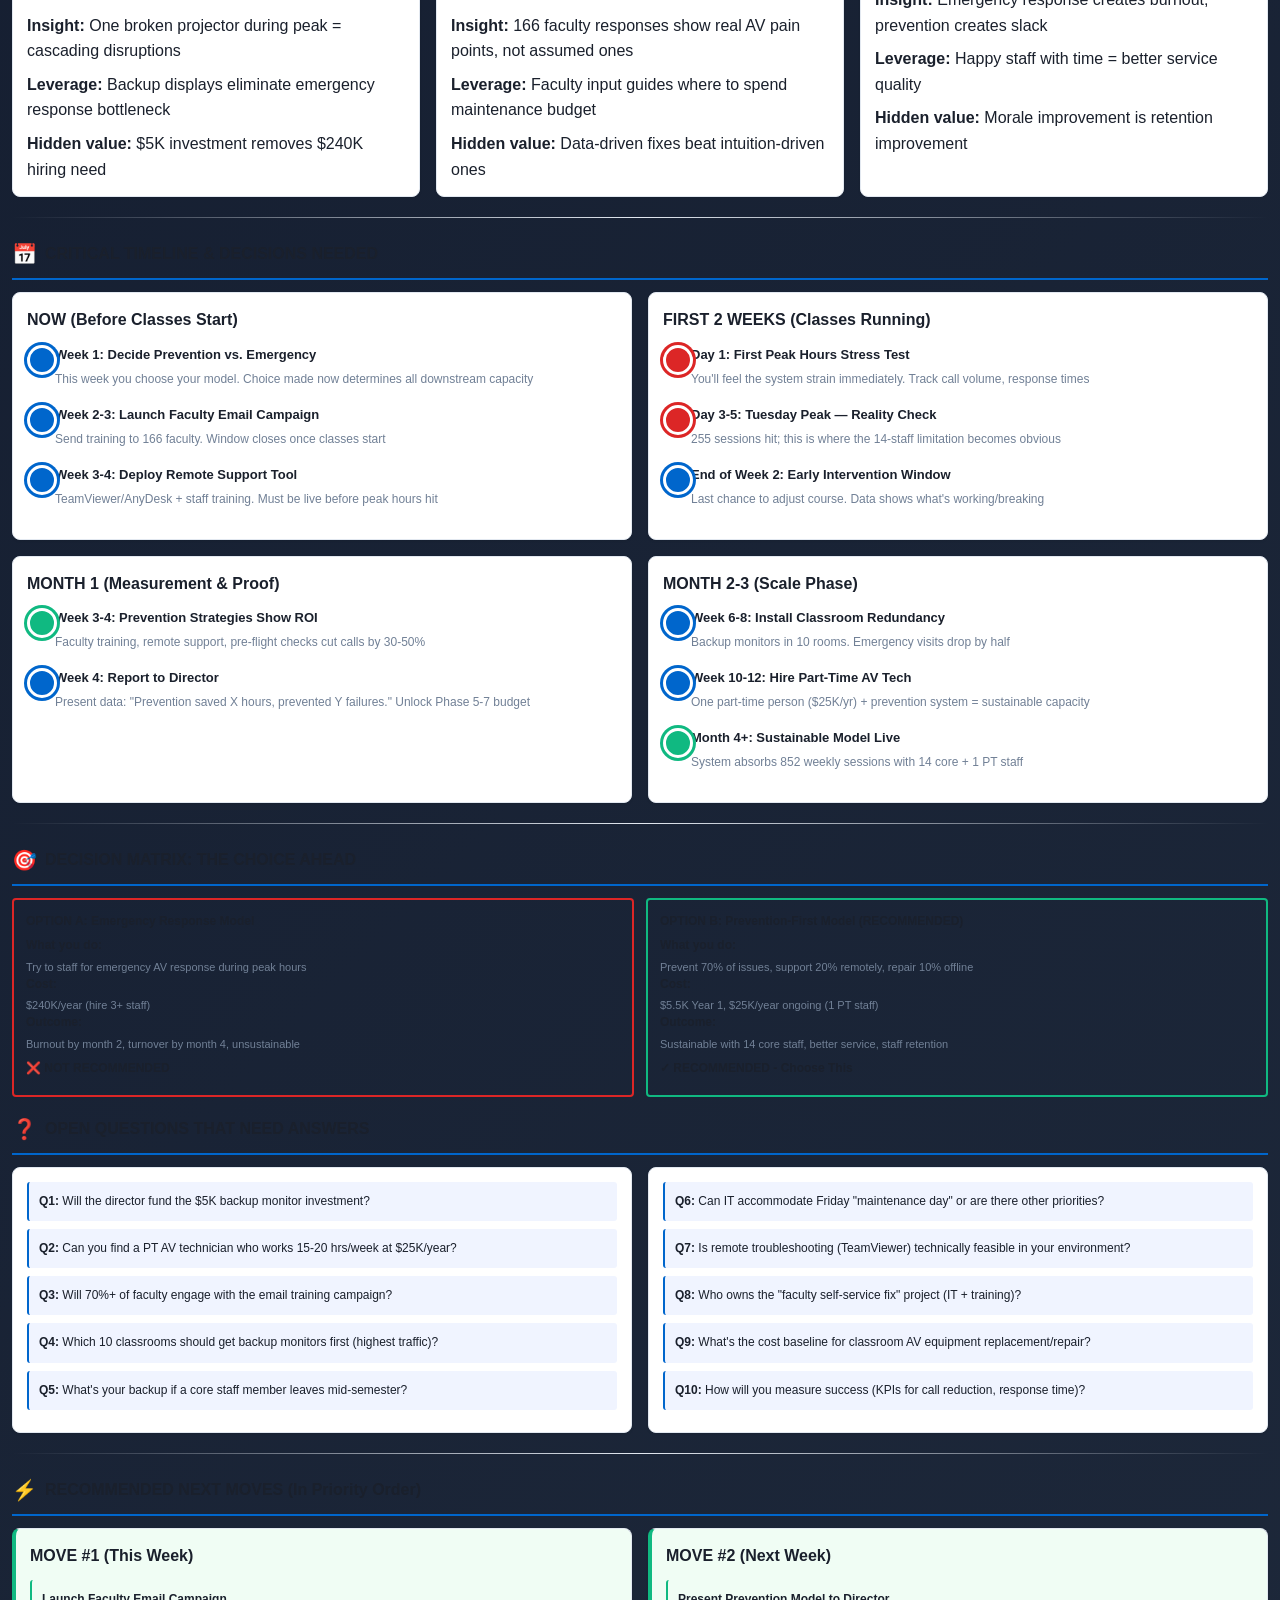
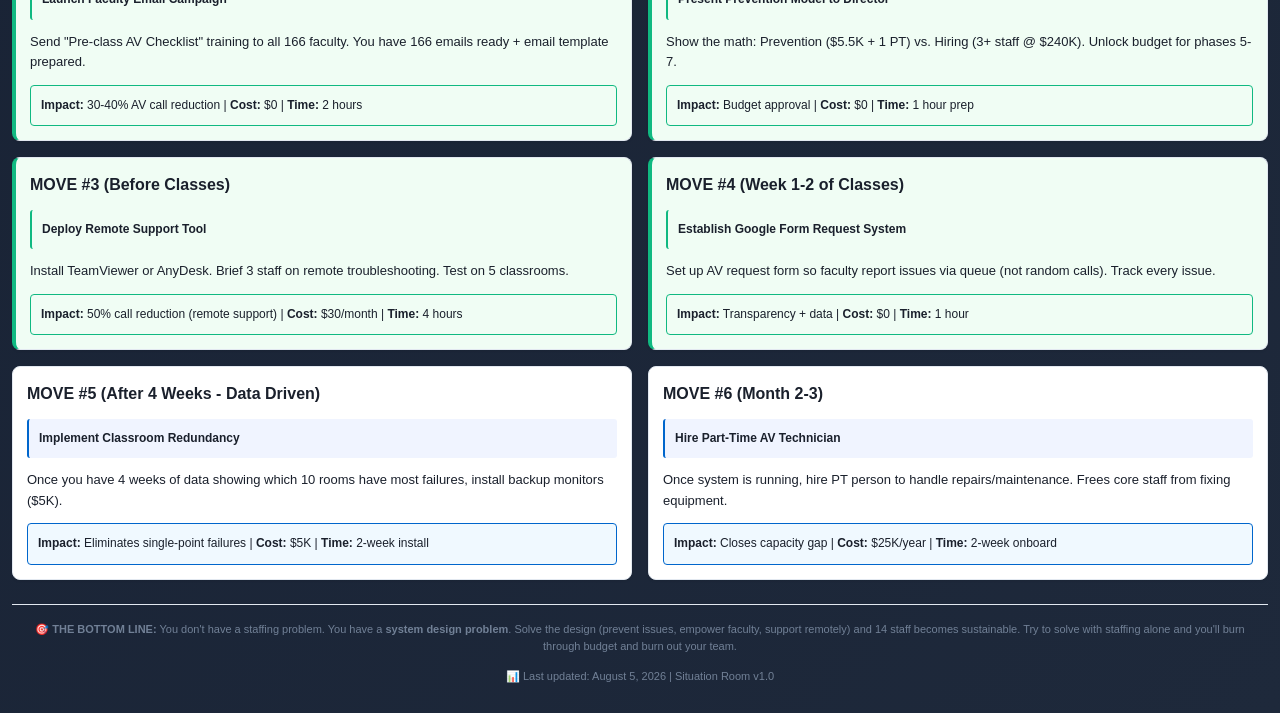
==== commit 885477b7: "Add files via upload" ====
--- a/SITUATION_ROOM_DASHBOARD.html
+++ b/SITUATION_ROOM_DASHBOARD.html
@@ -33,25 +33,58 @@
         .situation-room {
             max-width: 1800px;
             margin: 0 auto;
-            padding: 20px;
+            padding: 12px;
+        }
+
+        @media (max-width: 768px) {
+            .situation-room {
+                padding: 8px;
+            }
+        }
+
+        @media (max-width: 480px) {
+            .situation-room {
+                padding: 6px;
+            }
         }
 
         .header {
             background: linear-gradient(135deg, #0066cc 0%, #003a99 100%);
             color: white;
-            padding: 24px;
-            border-radius: 12px;
-            margin-bottom: 24px;
-            box-shadow: 0 10px 30px rgba(0, 102, 204, 0.3);
-            border-left: 6px solid #ff6b6b;
+            padding: 16px;
+            border-radius: 8px;
+            margin-bottom: 16px;
+            box-shadow: 0 4px 12px rgba(0, 102, 204, 0.2);
+            border-left: 4px solid #ff6b6b;
+        }
+
+        @media (max-width: 768px) {
+            .header {
+                padding: 12px;
+                margin-bottom: 12px;
+            }
         }
 
         .header h1 {
-            font-size: 28px;
-            margin-bottom: 8px;
+            font-size: 24px;
+            margin-bottom: 6px;
             display: flex;
             align-items: center;
-            gap: 12px;
+            gap: 8px;
+            flex-wrap: wrap;
+        }
+
+        @media (max-width: 768px) {
+            .header h1 {
+                font-size: 20px;
+            }
+        }
+
+        @media (max-width: 480px) {
+            .header h1 {
+                font-size: 18px;
+                gap: 6px;
+            }
         }
 
         .status-indicator {
@@ -69,37 +102,103 @@
         }
 
         .header p {
-            font-size: 14px;
+            font-size: 12px;
             opacity: 0.95;
+        }
+
+        @media (max-width: 768px) {
+            .header p {
+                font-size: 11px;
+            }
         }
 
         .grid-2 {
             display: grid;
             grid-template-columns: repeat(auto-fit, minmax(500px, 1fr));
-            gap: 20px;
-            margin-bottom: 20px;
+            gap: 16px;
+            margin-bottom: 16px;
+        }
+
+        @media (max-width: 1024px) {
+            .grid-2 {
+                grid-template-columns: 1fr;
+                gap: 12px;
+            }
+        }
+
+        @media (max-width: 480px) {
+            .grid-2 {
+                gap: 8px;
+            }
         }
 
         .grid-3 {
             display: grid;
             grid-template-columns: repeat(auto-fit, minmax(350px, 1fr));
-            gap: 20px;
-            margin-bottom: 20px;
+            gap: 16px;
+            margin-bottom: 16px;
+        }
+
+        @media (max-width: 768px) {
+            .grid-3 {
+                grid-template-columns: 1fr;
+                gap: 12px;
+            }
+        }
+
+        @media (max-width: 480px) {
+            .grid-3 {
+                gap: 8px;
+            }
         }
 
         .grid-5 {
             display: grid;
             grid-template-columns: repeat(5, 1fr);
             gap: 12px;
-            margin-bottom: 20px;
+            margin-bottom: 16px;
+        }
+
+        @media (max-width: 1024px) {
+            .grid-5 {
+                grid-template-columns: repeat(3, 1fr);
+                gap: 10px;
+            }
+        }
+
+        @media (max-width: 768px) {
+            .grid-5 {
+                grid-template-columns: repeat(2, 1fr);
+                gap: 8px;
+            }
+        }
+
+        @media (max-width: 480px) {
+            .grid-5 {
+                grid-template-columns: 1fr;
+                gap: 6px;
+            }
         }
 
         .card {
             background: white;
-            border-radius: 12px;
-            padding: 20px;
-            box-shadow: 0 2px 8px rgba(0, 0, 0, 0.08);
+            border-radius: 8px;
+            padding: 14px;
+            box-shadow: 0 1px 3px rgba(0, 0, 0, 0.08);
             border: 1px solid var(--border);
+        }
+
+        @media (max-width: 768px) {
+            .card {
+                padding: 12px;
+                border-radius: 6px;
+            }
+        }
+
+        @media (max-width: 480px) {
+            .card {
+                padding: 10px;
+            }
         }
 
         .card.alert {
@@ -132,8 +231,23 @@
             gap: 8px;
         }
 
+        @media (max-width: 768px) {
+            .card h2 {
+                font-size: 14px;
+                margin-bottom: 10px;
+            }
+        }
+
+        @media (max-width: 480px) {
+            .card h2 {
+                font-size: 13px;
+                margin-bottom: 8px;
+                flex-wrap: wrap;
+            }
+        }
+
         .metric-label {
-            font-size: 12px;
+            font-size: 11px;
             color: #718096;
             text-transform: uppercase;
             letter-spacing: 0.5px;
@@ -141,6 +255,12 @@
             font-weight: 600;
         }
 
+        @media (max-width: 480px) {
+            .metric-label {
+                font-size: 10px;
+            }
+        }
+
         .metric-value {
             font-size: 32px;
             font-weight: 700;
@@ -148,34 +268,76 @@
             margin-bottom: 4px;
         }
 
+        @media (max-width: 768px) {
+            .metric-value {
+                font-size: 28px;
+            }
+        }
+
+        @media (max-width: 480px) {
+            .metric-value {
+                font-size: 24px;
+            }
+        }
+
         .metric-detail {
             font-size: 12px;
             color: #718096;
         }
 
+        @media (max-width: 480px) {
+            .metric-detail {
+                font-size: 11px;
+            }
+        }
+
         .day-card {
             text-align: center;
-            padding: 16px 12px;
-            border-radius: 8px;
+            padding: 12px;
+            border-radius: 6px;
             background: var(--light);
+        }
+
+        @media (max-width: 480px) {
+            .day-card {
+                padding: 10px;
+            }
         }
 
         .day-name {
             font-weight: 600;
             color: var(--dark);
-            font-size: 14px;
-            margin-bottom: 8px;
+            font-size: 12px;
+            margin-bottom: 6px;
+        }
+
+        @media (max-width: 480px) {
+            .day-name {
+                font-size: 11px;
+            }
         }
 
         .day-sessions {
-            font-size: 24px;
+            font-size: 20px;
             font-weight: 700;
             color: var(--primary);
             margin-bottom: 4px;
         }
 
+        @media (max-width: 768px) {
+            .day-sessions {
+                font-size: 18px;
+            }
+        }
+
+        @media (max-width: 480px) {
+            .day-sessions {
+                font-size: 16px;
+            }
+        }
+
         .day-percent {
-            font-size: 11px;
+            font-size: 10px;
             color: #718096;
         }
 
@@ -198,12 +360,20 @@
         }
 
         .signal-item {
-            padding: 12px;
-            border-left: 3px solid var(--primary);
+            padding: 10px;
+            border-left: 2px solid var(--primary);
             background: var(--grid);
-            border-radius: 4px;
-            margin-bottom: 10px;
-            font-size: 13px;
+            border-radius: 3px;
+            margin-bottom: 8px;
+            font-size: 12px;
+        }
+
+        @media (max-width: 480px) {
+            .signal-item {
+                padding: 8px;
+                font-size: 11px;
+                margin-bottom: 6px;
+            }
         }
 
         .signal-item strong {
@@ -266,10 +436,18 @@
         }
 
         .risk-item, .opportunity-item {
-            padding: 12px;
-            border-radius: 6px;
-            margin-bottom: 10px;
-            font-size: 13px;
+            padding: 10px;
+            border-radius: 4px;
+            margin-bottom: 8px;
+            font-size: 12px;
+        }
+
+        @media (max-width: 480px) {
+            .risk-item, .opportunity-item {
+                padding: 8px;
+                font-size: 11px;
+                margin-bottom: 6px;
+            }
         }
 
         .risk-item {
@@ -287,36 +465,81 @@
             margin-bottom: 4px;
         }
 
+        @media (max-width: 480px) {
+            .risk-title, .opportunity-title {
+                margin-bottom: 3px;
+            }
+        }
+
         .risk-impact, .opportunity-impact {
-            font-size: 12px;
+            font-size: 11px;
             color: #718096;
             margin-top: 4px;
+        }
+
+        @media (max-width: 480px) {
+            .risk-impact, .opportunity-impact {
+                font-size: 10px;
+            }
         }
 
         .decision-matrix {
             display: grid;
             grid-template-columns: 1fr 1fr;
             gap: 12px;
-            margin-bottom: 20px;
+            margin-bottom: 16px;
+        }
+
+        @media (max-width: 768px) {
+            .decision-matrix {
+                grid-template-columns: 1fr;
+                gap: 10px;
+            }
+        }
+
+        @media (max-width: 480px) {
+            .decision-matrix {
+                gap: 8px;
+            }
         }
 
         .decision-box {
             padding: 12px;
-            border-radius: 6px;
+            border-radius: 4px;
             border: 1px solid var(--border);
+        }
+
+        @media (max-width: 480px) {
+            .decision-box {
+                padding: 10px;
+            }
         }
 
         .decision-box strong {
             display: block;
-            font-size: 13px;
+            font-size: 12px;
             color: var(--dark);
             margin-bottom: 6px;
         }
 
+        @media (max-width: 480px) {
+            .decision-box strong {
+                font-size: 11px;
+                margin-bottom: 4px;
+            }
+        }
+
         .decision-box p {
-            font-size: 12px;
+            font-size: 11px;
             color: #718096;
             line-height: 1.4;
+        }
+
+        @media (max-width: 480px) {
+            .decision-box p {
+                font-size: 10px;
+                line-height: 1.3;
+            }
         }
 
         .capacity-bar {
@@ -343,25 +566,60 @@
         }
 
         .section-divider {
-            height: 2px;
+            height: 1px;
             background: linear-gradient(to right, transparent, var(--border), transparent);
-            margin: 32px 0;
+            margin: 20px 0;
+        }
+
+        @media (max-width: 480px) {
+            .section-divider {
+                margin: 16px 0;
+            }
         }
 
         .section-title {
-            font-size: 18px;
+            font-size: 16px;
             font-weight: 700;
             color: var(--dark);
-            margin-bottom: 16px;
-            padding-bottom: 12px;
+            margin-bottom: 12px;
+            padding-bottom: 8px;
             border-bottom: 2px solid var(--primary);
             display: flex;
             align-items: center;
             gap: 8px;
         }
 
+        @media (max-width: 768px) {
+            .section-title {
+                font-size: 14px;
+                margin-bottom: 10px;
+                gap: 6px;
+            }
+        }
+
+        @media (max-width: 480px) {
+            .section-title {
+                font-size: 13px;
+                margin-bottom: 8px;
+                padding-bottom: 6px;
+                flex-wrap: wrap;
+            }
+        }
+
         .icon {
             font-size: 20px;
+        }
+
+        @media (max-width: 768px) {
+            .icon {
+                font-size: 18px;
+            }
+        }
+
+        @media (max-width: 480px) {
+            .icon {
+                font-size: 16px;
+            }
         }
 
         .badge {
@@ -412,11 +670,64 @@
 
         .footer {
             text-align: center;
-            padding: 20px;
+            padding: 16px;
             color: #718096;
+            font-size: 11px;
+            border-top: 1px solid var(--border);
+            margin-top: 24px;
+        }
+
+        @media (max-width: 768px) {
+            .footer {
+                padding: 12px;
+                margin-top: 16px;
+                font-size: 10px;
+            }
+        }
+
+        @media (max-width: 480px) {
+            .footer {
+                padding: 10px;
+                margin-top: 12px;
+                font-size: 9px;
+            }
+        }
+
+        .timeline-item {
+            padding-left: 28px;
+            padding-bottom: 16px;
+            position: relative;
+        }
+
+        @media (max-width: 480px) {
+            .timeline-item {
+                padding-left: 24px;
+                padding-bottom: 12px;
+            }
+        }
+
+        .timeline-label {
+            font-weight: 600;
+            font-size: 13px;
+            color: var(--dark);
+            margin-bottom: 4px;
+        }
+
+        @media (max-width: 480px) {
+            .timeline-label {
+                font-size: 12px;
+            }
+        }
+
+        .timeline-description {
             font-size: 12px;
-            border-top: 1px solid var(--border);
-            margin-top: 32px;
+            color: #718096;
+        }
+
+        @media (max-width: 480px) {
+            .timeline-description {
+                font-size: 11px;
+            }
         }
 
         .icon-alert { color: var(--danger); }
@@ -427,21 +738,45 @@
         table {
             width: 100%;
             border-collapse: collapse;
-            font-size: 13px;
+            font-size: 12px;
+        }
+
+        @media (max-width: 768px) {
+            table {
+                font-size: 11px;
+            }
+        }
+
+        @media (max-width: 480px) {
+            table {
+                font-size: 10px;
+            }
         }
 
         th {
             background: var(--grid);
-            padding: 10px;
+            padding: 8px;
             text-align: left;
             font-weight: 600;
             color: var(--dark);
             border-bottom: 2px solid var(--border);
         }
 
+        @media (max-width: 480px) {
+            th {
+                padding: 6px 4px;
+            }
+        }
+
         td {
-            padding: 10px;
+            padding: 8px;
             border-bottom: 1px solid var(--border);
+        }
+
+        @media (max-width: 480px) {
+            td {
+                padding: 6px 4px;
+            }
         }
 
         tr:hover {
